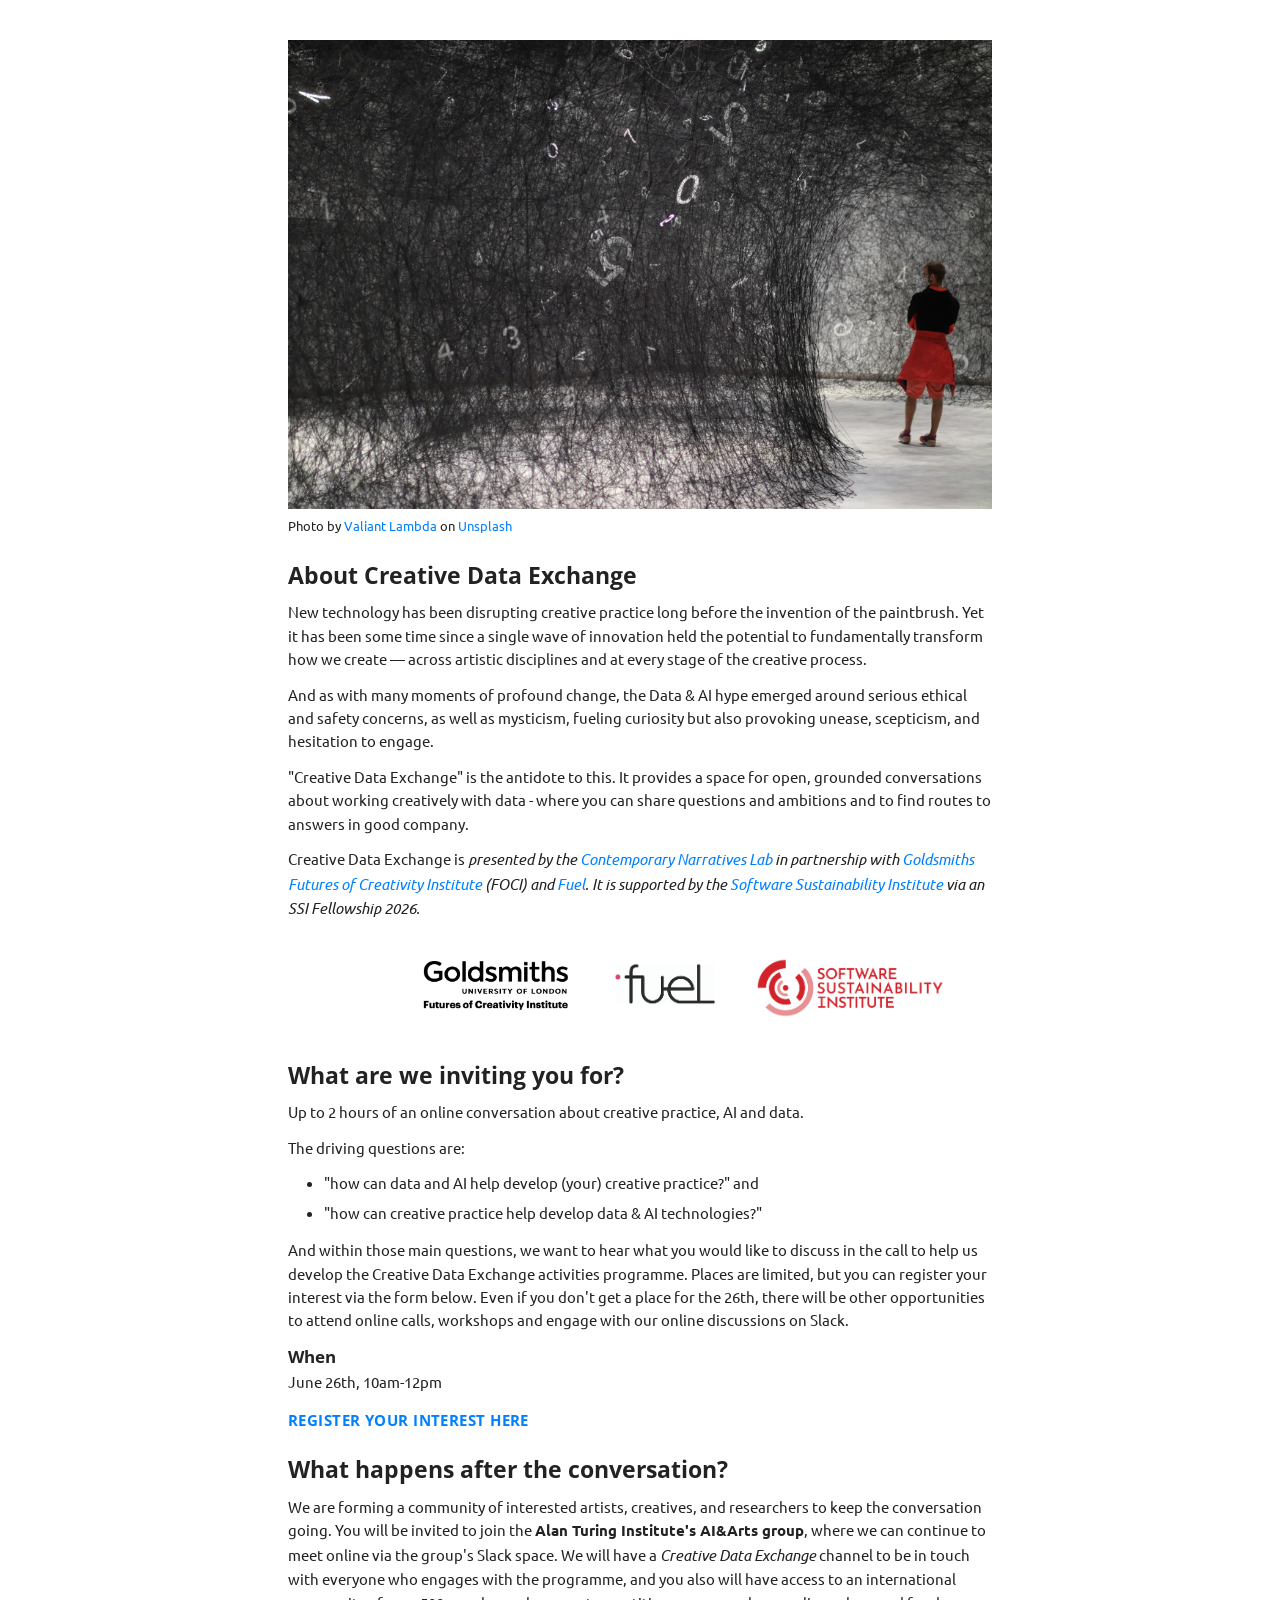
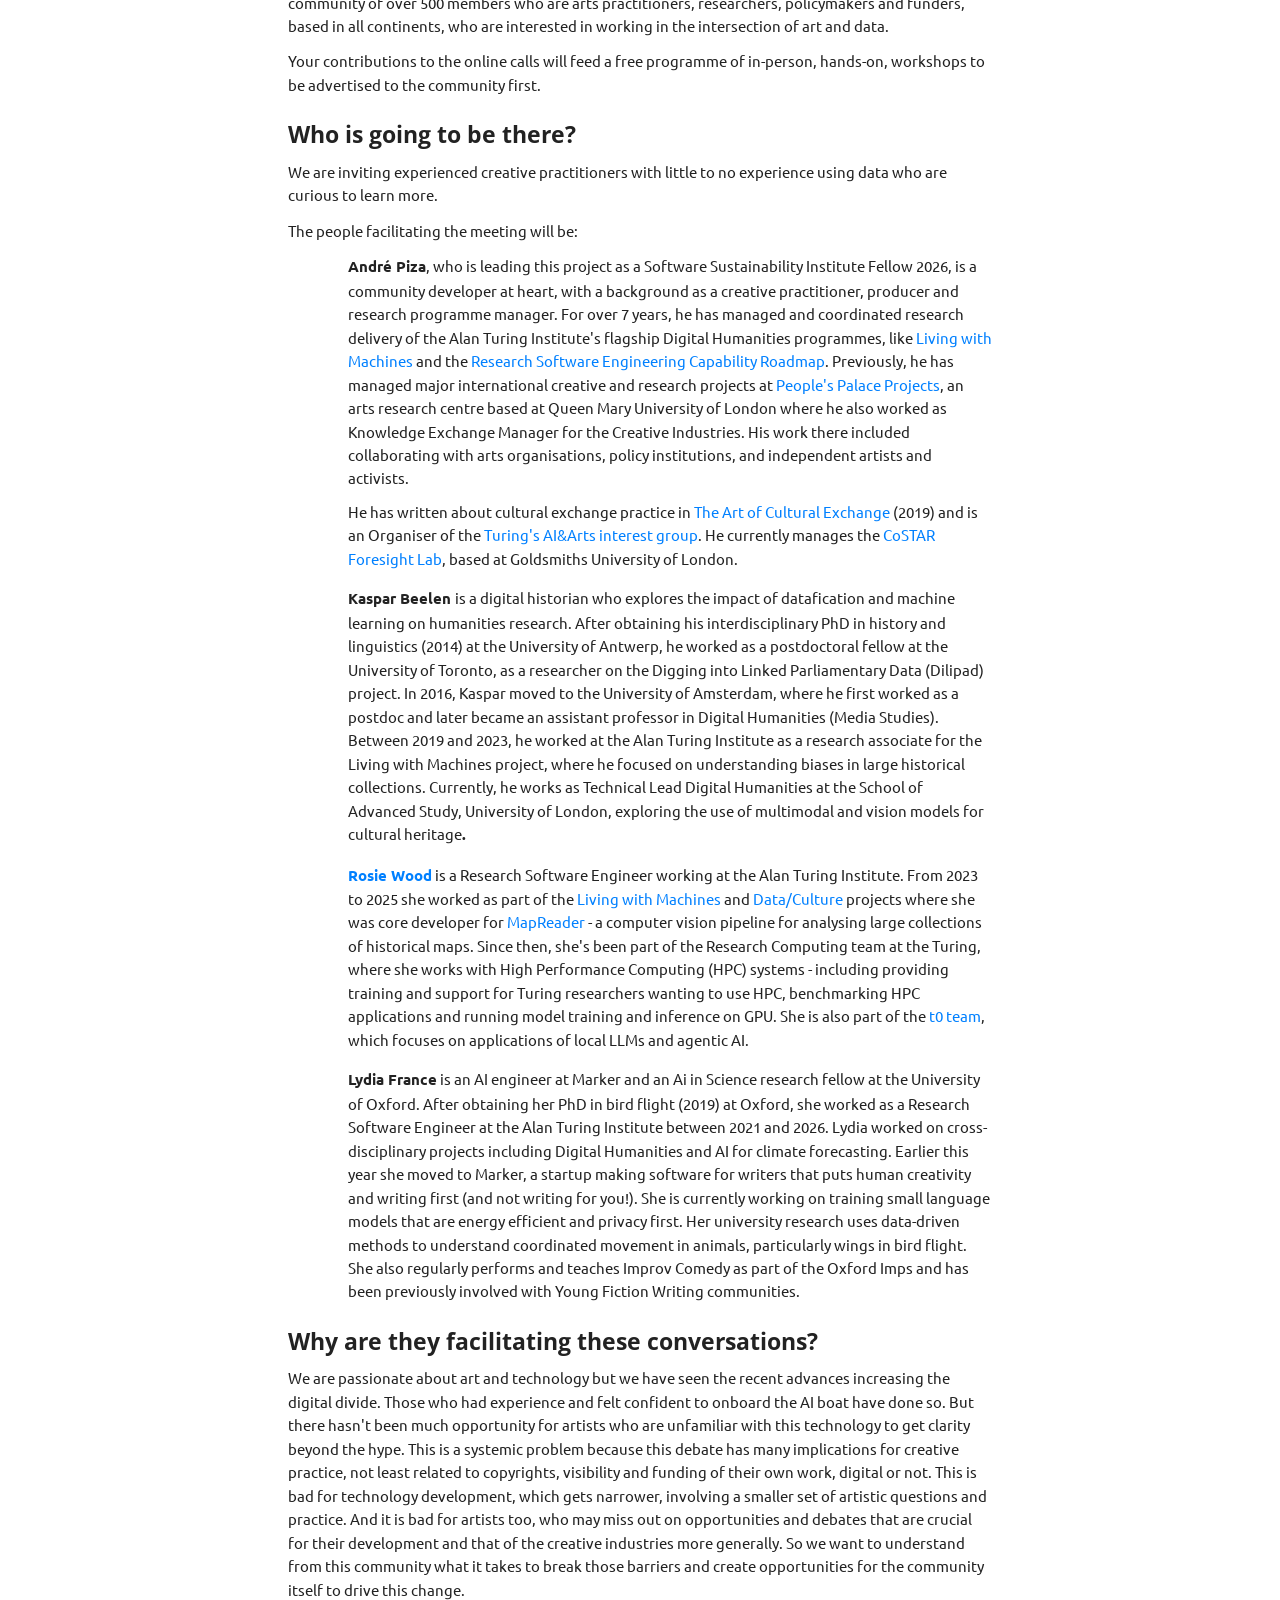
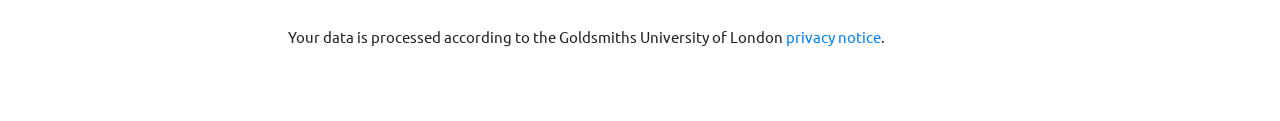
==== index.html @ a8ba079a "Add links for partner organisations logos" ====
<!DOCTYPE html>
<html lang="en">
<head>
  <meta charset="UTF-8">
  <meta name="viewport" content="width=device-width, initial-scale=1.0">
  <title>Creative Data Exchange</title>
<link rel="stylesheet" href="styles
  <link rel="preconnect" href="https://fonts.googleapis.com">
  <link rel="preconnect" href="https://fonts.gstatic.com" crossorigin>
  <link href="https://fonts.googleapis.com/css2?family=Ubuntu:ital,wght@0,300;0,400;0,500;0,700;1,300;1,400;1,500;1,700&family=Open+Sans:ital,wght@0,300;0,400;0,600;0,700;1,300;1,400;1,600;1,700&family=Economica:ital,wght@0,400;0,700;1,400;1,700&display=swap" rel="stylesheet">
  <style>
    *, *::before, *::after {
      box-sizing: border-box;
      margin: 0;
      padding: 0;
    }

    body {
      font-family: 'Open Sans', sans-serif;
      font-size: 11pt;
      color: #222222;
      background: #ffffff;
      line-height: 1.5;
    }

    .page {
      max-width: 800px;
      margin: 0 auto;
      padding: 40px 48px 60px 48px;
      background: #ffffff;
    }

    /* Hero image */
    .hero-image-wrap {
      width: 100%;
      margin-bottom: 0;
      line-height: 0;
    }

    .hero-image-wrap img {
      width: 100%;
      height: auto;
      display: block;
    }

    /* Photo credit line */
    .photo-credit {
      font-family: 'Ubuntu', sans-serif;
      font-size: 10pt;
      color: #222222;
      margin-top: 6px;
      margin-bottom: 18px;
      line-height: 1.6;
    }

    .photo-credit a {
      color: #0080ff;
      text-decoration: none;
    }

    .photo-credit a:hover {
      text-decoration: underline;
    }

    /* Section headings */
    h2.section-heading {
      font-family: 'Open Sans', sans-serif;
      font-size: 17pt;
      font-weight: 700;
      color: #222222;
      margin-top: 24px;
      margin-bottom: 10px;
      line-height: 1.3;
    }

    /* Body paragraphs */
    p {
      font-family: 'Ubuntu', sans-serif;
      font-size: 11pt;
      color: #222222;
      line-height: 1.6;
      margin-bottom: 12px;
    }

    /* Links */
    a {
      color: #0080ff;
      text-decoration: none;
    }

    a:hover {
      text-decoration: underline;
    }

    /* Italic text */
    em {
      font-style: italic;
    }

    /* Bold text */
    strong {
      font-weight: 700;
    }

    /* Bullet list */
    ul.doc-list {
      margin: 10px 0 14px 36px;
      padding: 0;
      list-style: disc;
    }

    ul.doc-list li {
      font-family: 'Ubuntu', sans-serif;
      font-size: 11pt;
      color: #222222;
      line-height: 1.6;
      margin-bottom: 6px;
    }

    /* Register button / link */
    .register-link {
      display: block;
      text-align: left;
      margin: 16px 0;
    }

    .register-link a {
      font-family: 'Open Sans', sans-serif;
      font-size: 11pt;
      font-weight: 700;
      color: #0080ff;
      text-decoration: none;
      text-transform: uppercase;
      letter-spacing: 0.03em;
    }

    .register-link a:hover {
      text-decoration: underline;
    }

    /* Bold inline name headings for bios */
    .bio-name {
      font-weight: 700;
    }

    /* Indented bio sections */
    .bio-block {
      margin-left: 60px;
      margin-bottom: 16px;
    }

    .bio-block p {
      margin-bottom: 10px;
    }

    /* Privacy notice footer */
    .privacy-note {
      margin-top: 24px;
    }

    @media (max-width: 600px) {
      .page {
        padding: 20px 18px 40px 18px;
      }
      .bio-block {
        margin-left: 20px;
      }
    }

    .logo-row {
  display: flex;
  justify-content: center;
  align-items: center;
  gap: 40px;
  margin: 30px 0;
  flex-wrap: wrap;
}

.logo-row img {
  height: 60px;
  max-height: 70px;
  width: auto;
}
    
  </style>
</head>
<body>
  <div class="page">

    <!-- Hero image -->
    <div class="hero-image-wrap">
      <img src="[data-uri]" alt="Woman in red skirt in abstract art installation">
    </div>

    <!-- Photo credit -->
    <p class="photo-credit">
      Photo by <a href="https://unsplash.com/@valiant_lambda?utm_source=unsplash&utm_medium=referral&utm_content=creditCopyText"> </a><a href="https://unsplash.com/@valiant_lambda?utm_source=unsplash&utm_medium=referral&utm_content=creditCopyText">Valiant Lambda</a> on <a href="https://unsplash.com/photos/woman-in-red-skirt-in-abstract-art-installation-foVv_PyD-ZY?utm_source=unsplash&utm_medium=referral&utm_content=creditCopyText"> </a><a href="https://unsplash.com/photos/woman-in-red-skirt-in-abstract-art-installation-foVv_PyD-ZY?utm_source=unsplash&utm_medium=referral&utm_content=creditCopyText">Unsplash</a>
    </p>

    <!-- About section -->
    <h2 class="section-heading">About Creative Data Exchange </h2>

    <p>New technology has been disrupting creative practice long before the invention of the paintbrush. Yet it has been some time since a single wave of innovation held the potential to fundamentally transform how we create — across artistic disciplines and at every stage of the creative process.</p>

    <p>And as with many moments of profound change, the Data &amp; AI hype emerged around serious ethical and safety concerns, as well as mysticism, fueling curiosity but also provoking unease, scepticism, and hesitation to engage.  </p>

    <p>"Creative Data Exchange" is the antidote to this. It provides a space for open, grounded conversations about working creatively with data - where you can share questions and ambitions and to find routes to answers in good company.</p>

    <p>Creative Data Exchange  is <em>presented by the </em><em><a href="http://www.contemporarynarratives.org">Contemporary Narratives Lab</a></em><em> in partnership with </em><em><a href="https://www.gold.ac.uk/news/2026/foci/">Goldsmiths Futures of Creativity Institute</a></em><em> (FOCI) and </em><em><a href="https://fueltheatre.com/">Fuel</a></em><em>. It is supported by the </em><em><a href="https://www.software.ac.uk/">Software Sustainability Institute</a></em><em> via an SSI Fellowship 2026.</em></p>

<div class="logo-row">
  <a
  <img src="assets/CNL_Illustration_Logo2.png" alt="CNL" style="height: 80px;">
    <a href="https://contemporarynarratives.org/">
    </a>
    
    <a 
      href="https://www.gold.ac.uk/foci/">
  <img src="assets/FOCI TEXT LOGO (1).png" alt="FOCI logo" style="height: 55px;">
    </a>

     <a href="https://fueltheatre.com/">
  <img src="assets/Fuel logo.png" alt="Fuel logo" style="height: 70px;">
     </a>

     <a href="https://www.software.ac.uk/">
  <img src="assets/SSI_PRIMARY-LOGO-RED.png" alt="SSI logo">
     </a>
</div>
    
    <!-- What are we inviting you for -->
    <h2 class="section-heading">What are we inviting you for?</h2>

    <p>Up to 2 hours of an online conversation about creative practice, AI and data. </p>

    <p>The driving questions are:</p>

    <ul class="doc-list">
      <li> "how can data and AI help develop (your) creative practice?" and </li>
      <li>"how can creative practice help develop data &amp; AI technologies?"</li>
    </ul>

    <p>And within those main questions, we want to hear what you would like to discuss in the call to help us develop the Creative Data Exchange activities programme. Places are limited, but you can register your interest via the form below. Even if you don't get a place for the 26th, there will be other opportunities to attend online calls, workshops and engage with our online discussions on Slack.  </p>
    
    <h3 class=""section-heading">When</h3>
    
    <p>June 26th, 10am-12pm</p>
    
    <div class="register-link">
      <a href="https://forms.office.com/e/bHwYFcivr6">REGISTER YOUR INTEREST HERE</a>
    </div>

    <!-- What happens after -->
    <h2 class="section-heading">What happens after the conversation?</h2>

    <p>We are forming a community of interested artists, creatives, and researchers to keep the conversation going. You will be invited to join the <strong>Alan Turing Institute's AI</strong><strong>&amp;</strong><strong>Arts group</strong>, where we can continue to meet online via the group's Slack space. We will have a <em>Creative Data Exchange</em> channel to be in touch with everyone who engages with the programme, and you also will have access to an international community of over 500 members who are arts practitioners, researchers, policymakers and funders, based in all continents, who are interested in working in the intersection of art and data.</p>

    <p>Your contributions to the online calls will feed a free programme of in-person, hands-on, workshops to be advertised to the community first.</p>

    <!-- Who is going to be there -->
    <h2 class="section-heading">Who is going to be there?</h2>

    <p>We are inviting experienced creative practitioners with little to no experience using data who are curious to learn more. </p>

    <p>The people facilitating the meeting will be:</p>

    <!-- André Piza bio -->
    <div class="bio-block">
      <p><strong>André Piza</strong>, who is leading this project as a Software Sustainability Institute Fellow 2026, is a community developer at heart, with a background as a creative practitioner, producer and research programme manager. For over 7 years, he has managed and coordinated research delivery of the Alan Turing Institute's flagship Digital Humanities programmes, like <a href="https://livingwithmachines.ac.uk/">Living with Machines</a> and the <a href="https://zenodo.org/records/15083396"> Research Software Engineering Capability Roadmap</a>. Previously, he has managed major international creative and research projects at <a href="http://www.peoplespalaceprojects.org.uk/en/">People's Palace Projects</a>, an arts research centre based at Queen Mary University of London where he also worked as Knowledge Exchange Manager for the Creative Industries. His work there included collaborating with arts organisations, policy institutions, and independent artists and activists.</p>

      <p>He has written about cultural exchange practice in <a href="https://vernonpress.com/book/493">The Art of Cultural Exchange</a> (2019) and is an Organiser of the <a href="https://www.turing.ac.uk/research/interest-groups/ai-arts">Turing's AI&amp;Arts interest group</a>. He currently manages the <a href="https://www.costarnetwork.co.uk/labs/foresightlab">CoSTAR Foresight Lab</a>, based at Goldsmiths University of London.</p>
    </div>

    <!-- Kaspar Beelen bio -->
    <div class="bio-block">
      <p><strong>Kaspar Beelen </strong>is a digital historian who explores the impact of datafication and machine learning on humanities research. After obtaining his interdisciplinary PhD in history and linguistics (2014) at the University of Antwerp, he worked as a postdoctoral fellow at the University of Toronto, as a researcher on the Digging into Linked Parliamentary Data (Dilipad) project. In 2016, Kaspar moved to the University of Amsterdam, where he first worked as a postdoc and later became an assistant professor in Digital Humanities (Media Studies). Between 2019 and 2023, he worked at the Alan Turing Institute as a research associate for the Living with Machines project, where he focused on understanding biases in large historical collections. Currently, he works as Technical Lead Digital Humanities at the School of Advanced Study, University of London, exploring the use of multimodal and vision models for cultural heritage<strong>.</strong></p>
    </div>

    <!-- Rosie Wood bio -->
    <div class="bio-block">
      <p><a href="http://rosiewood.uk/"><strong>Rosie Wood</strong></a> is a Research Software Engineer working at the Alan Turing Institute. From 2023 to 2025 she worked as part of the <a href="https://livingwithmachines.ac.uk/">Living with Machines</a> and <a href="https://www.turing.ac.uk/research/research-projects/dataculture-building-sustainable-communities-around-arts-and-humanities">Data/Culture</a> projects where she was core developer for <a href="https://github.com/maps-as-data/MapReader">MapReader</a> - a computer vision pipeline for analysing large collections of historical maps. Since then, she's been part of the Research Computing team at the Turing, where she works with High Performance Computing (HPC) systems - including providing training and support for Turing researchers wanting to use HPC, benchmarking HPC applications and running model training and inference on GPU. She is also part of the <a href="https://www.turing.ac.uk/research/research-projects/project-t0">t0 team</a>, which focuses on applications of local LLMs and agentic AI.</p>
    </div>

    <!-- Lydia France bio -->
    <div class="bio-block">
      <p><strong>Lydia France</strong> is an AI engineer at Marker and an Ai in Science research fellow at the University of Oxford. After obtaining her PhD in bird flight (2019) at Oxford, she worked as a Research Software Engineer at the Alan Turing Institute between 2021 and 2026. Lydia worked on cross-disciplinary projects including Digital Humanities and AI for climate forecasting. Earlier this year she moved to Marker, a startup making software for writers that puts human creativity and writing first (and not writing for you!). She is currently working on training small language models that are energy efficient and privacy first. Her university research uses data-driven methods to understand coordinated movement in animals, particularly wings in bird flight. She also regularly performs and teaches Improv Comedy as part of the Oxford Imps and has been previously involved with Young Fiction Writing communities. </p>
    </div>

    <!-- Why are they facilitating -->
    <h2 class="section-heading">Why are they facilitating these conversations?</h2>

    <p>We are passionate about art and technology but we have seen the recent advances increasing the digital divide. Those who had experience and felt confident to onboard the AI boat have done so. But there hasn't been much opportunity for artists who are unfamiliar with this technology to get clarity beyond the hype. This is a systemic problem because this debate has many implications for creative practice, not least related to copyrights, visibility and funding of their own work, digital or not. This is bad for technology development, which gets narrower, involving a smaller set of artistic questions and practice. And it is bad for artists too, who may miss out on opportunities and debates that are crucial for their development and that of the creative industries more generally. So we want to understand from this community what it takes to break those barriers and create opportunities for the community itself to drive this change.</p>

    <p class="privacy-note">Your data is processed according to the Goldsmiths University of London <a href="https://www.gold.ac.uk/data-protection/privacy-notices/">privacy notice</a>.</p>

  </div>
</body>
</html>
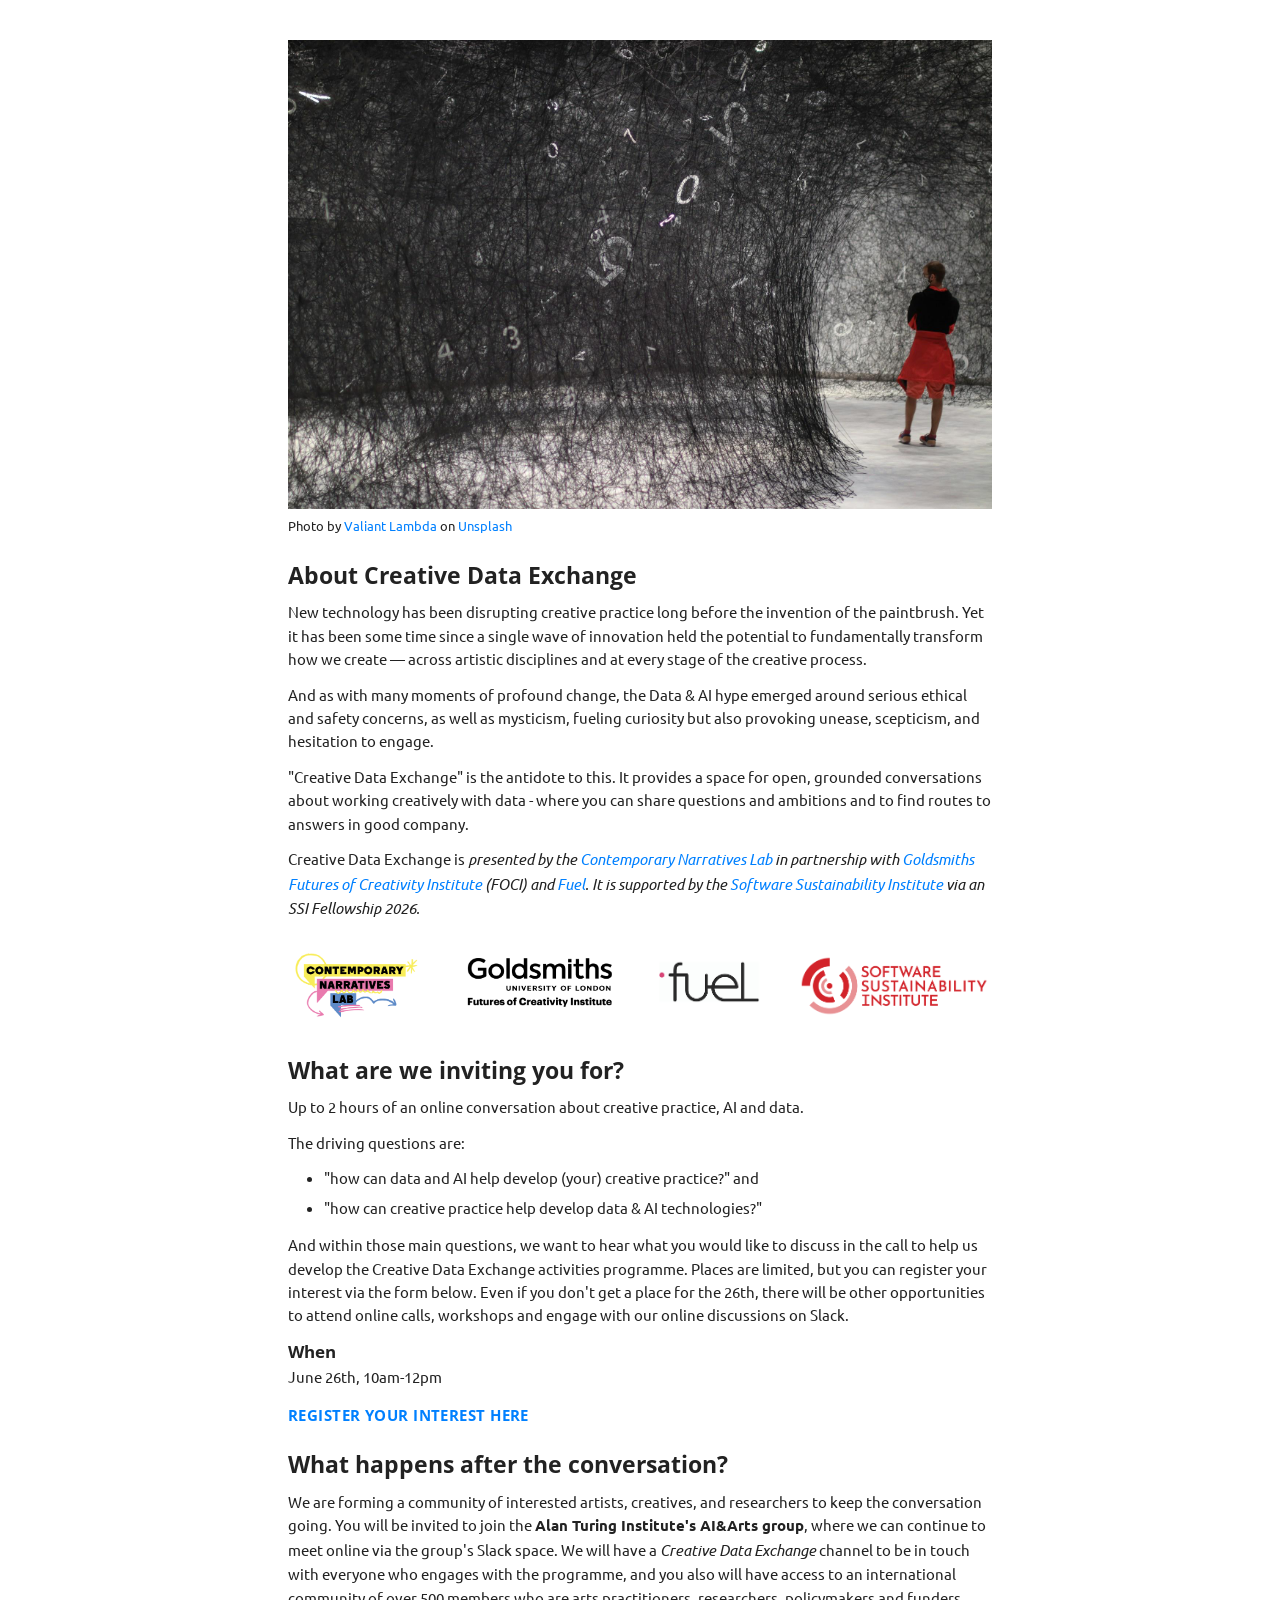
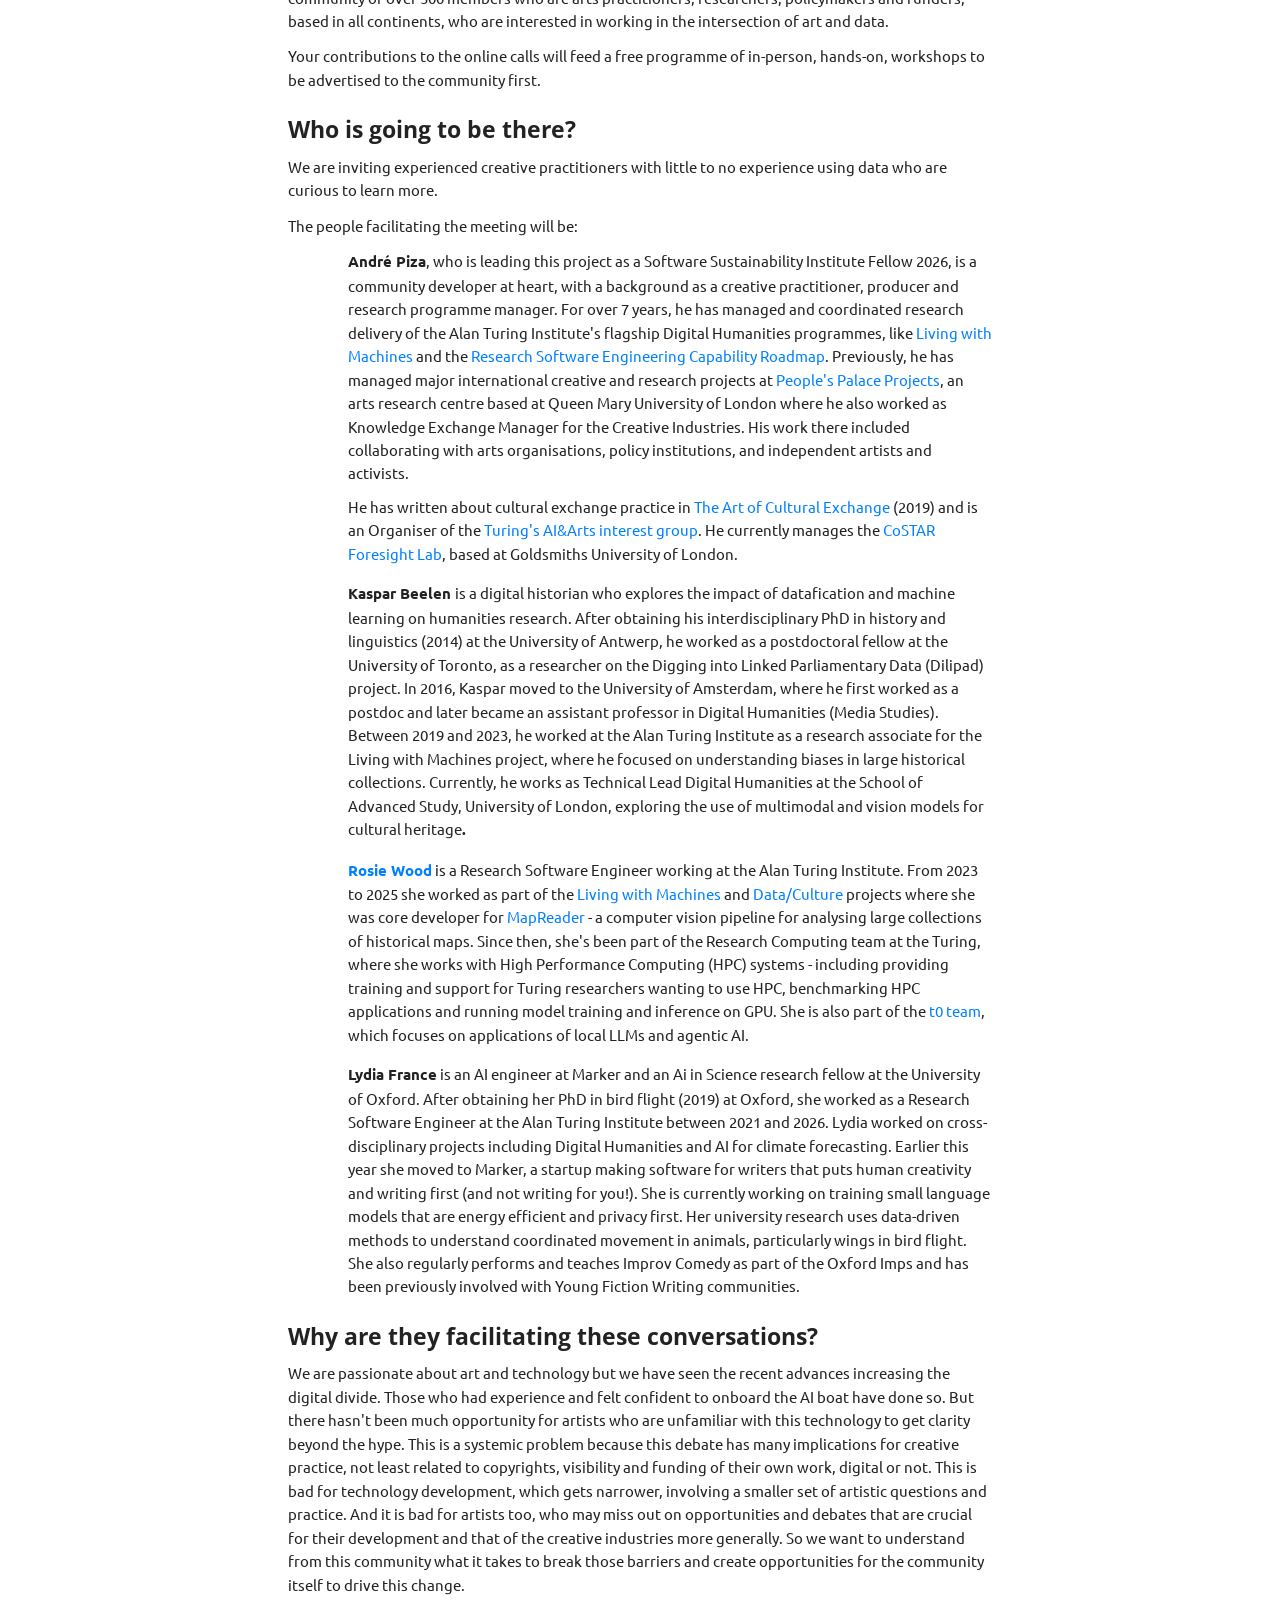
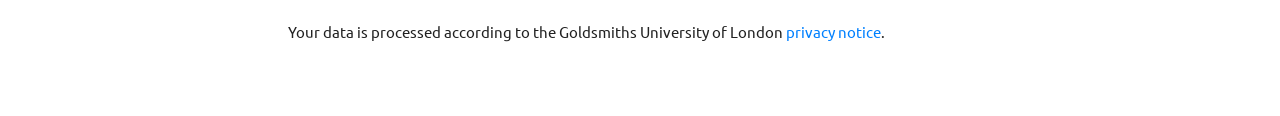
==== commit 4dc14545: "Refactor logo anchor tag structure in index.html" ====
--- a/index.html
+++ b/index.html
@@ -210,8 +210,9 @@
 
 <div class="logo-row">
   <a
-  <img src="assets/CNL_Illustration_Logo2.png" alt="CNL" style="height: 80px;">
-    <a href="https://contemporarynarratives.org/">
+    <a 
+      href="https://contemporarynarratives.org/">
+    <img src="assets/CNL_Illustration_Logo2.png" alt="CNL" style="height: 80px;">
     </a>
     
     <a 
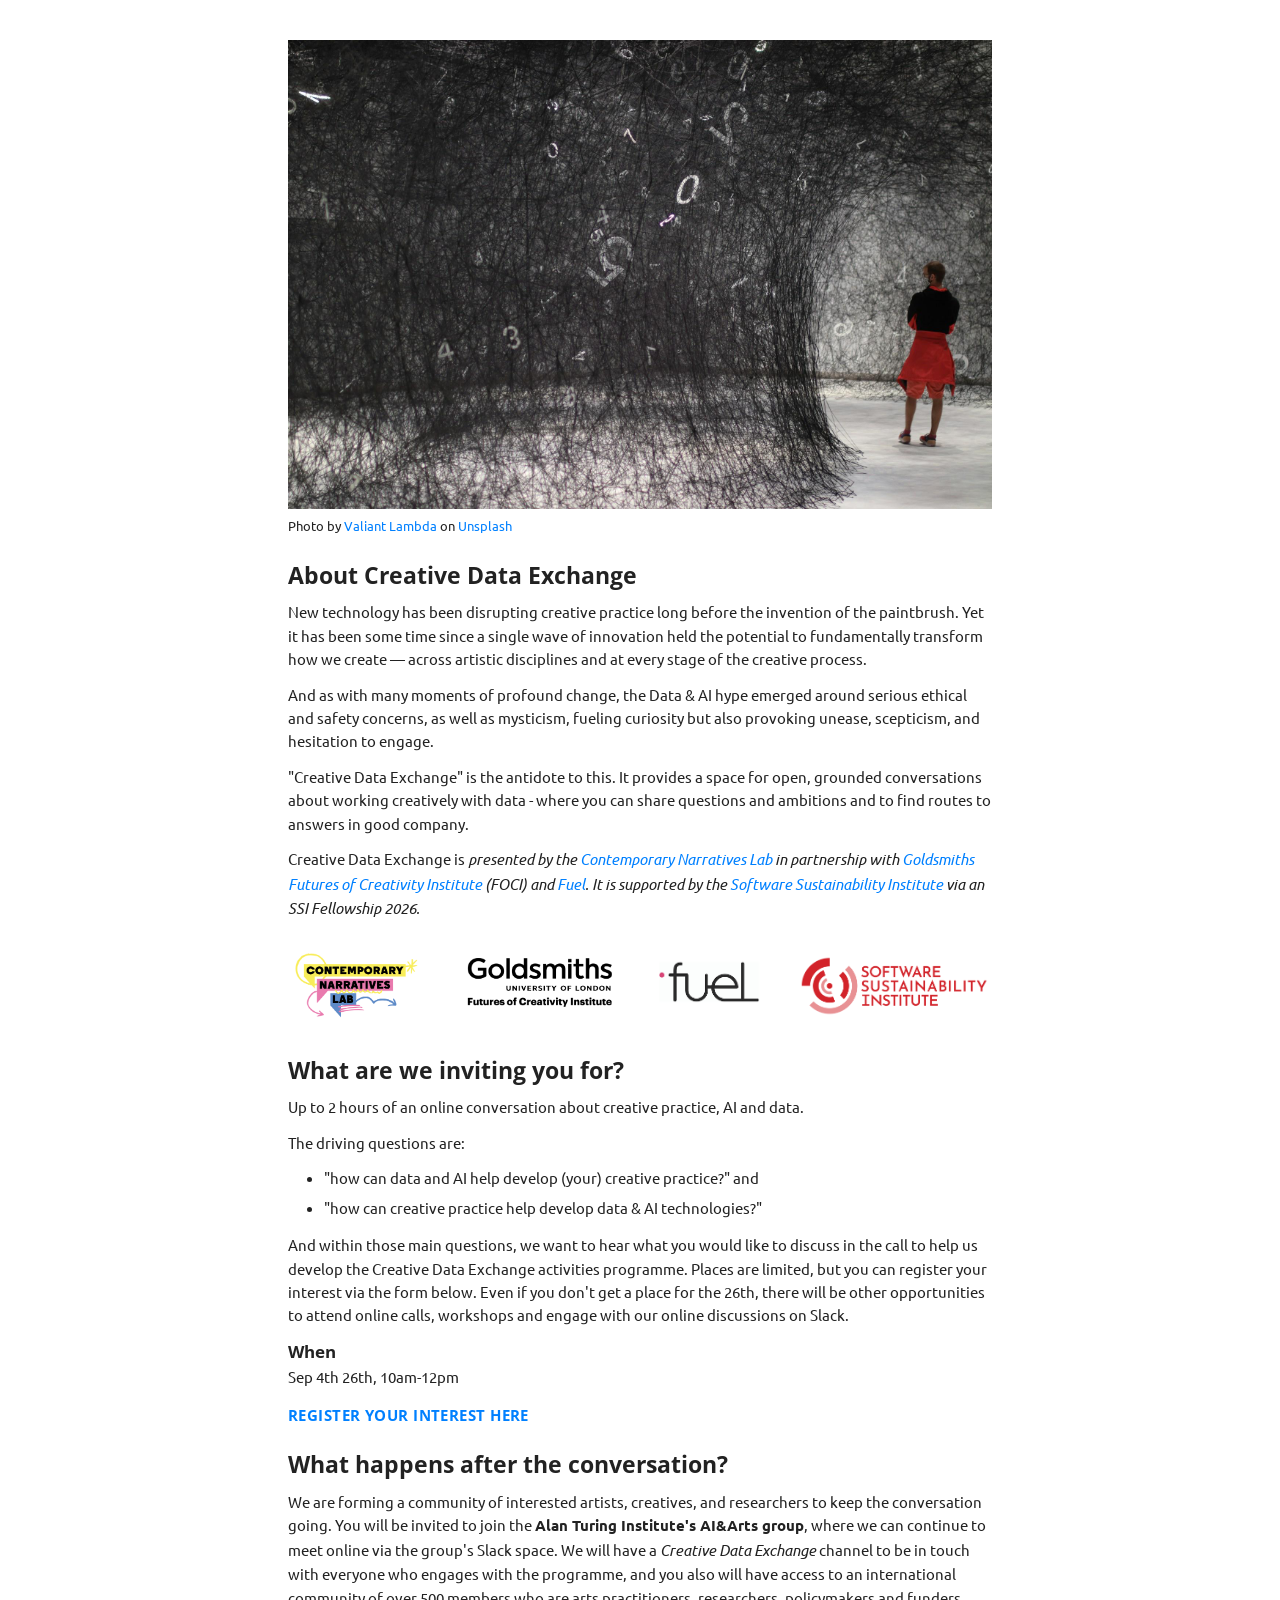
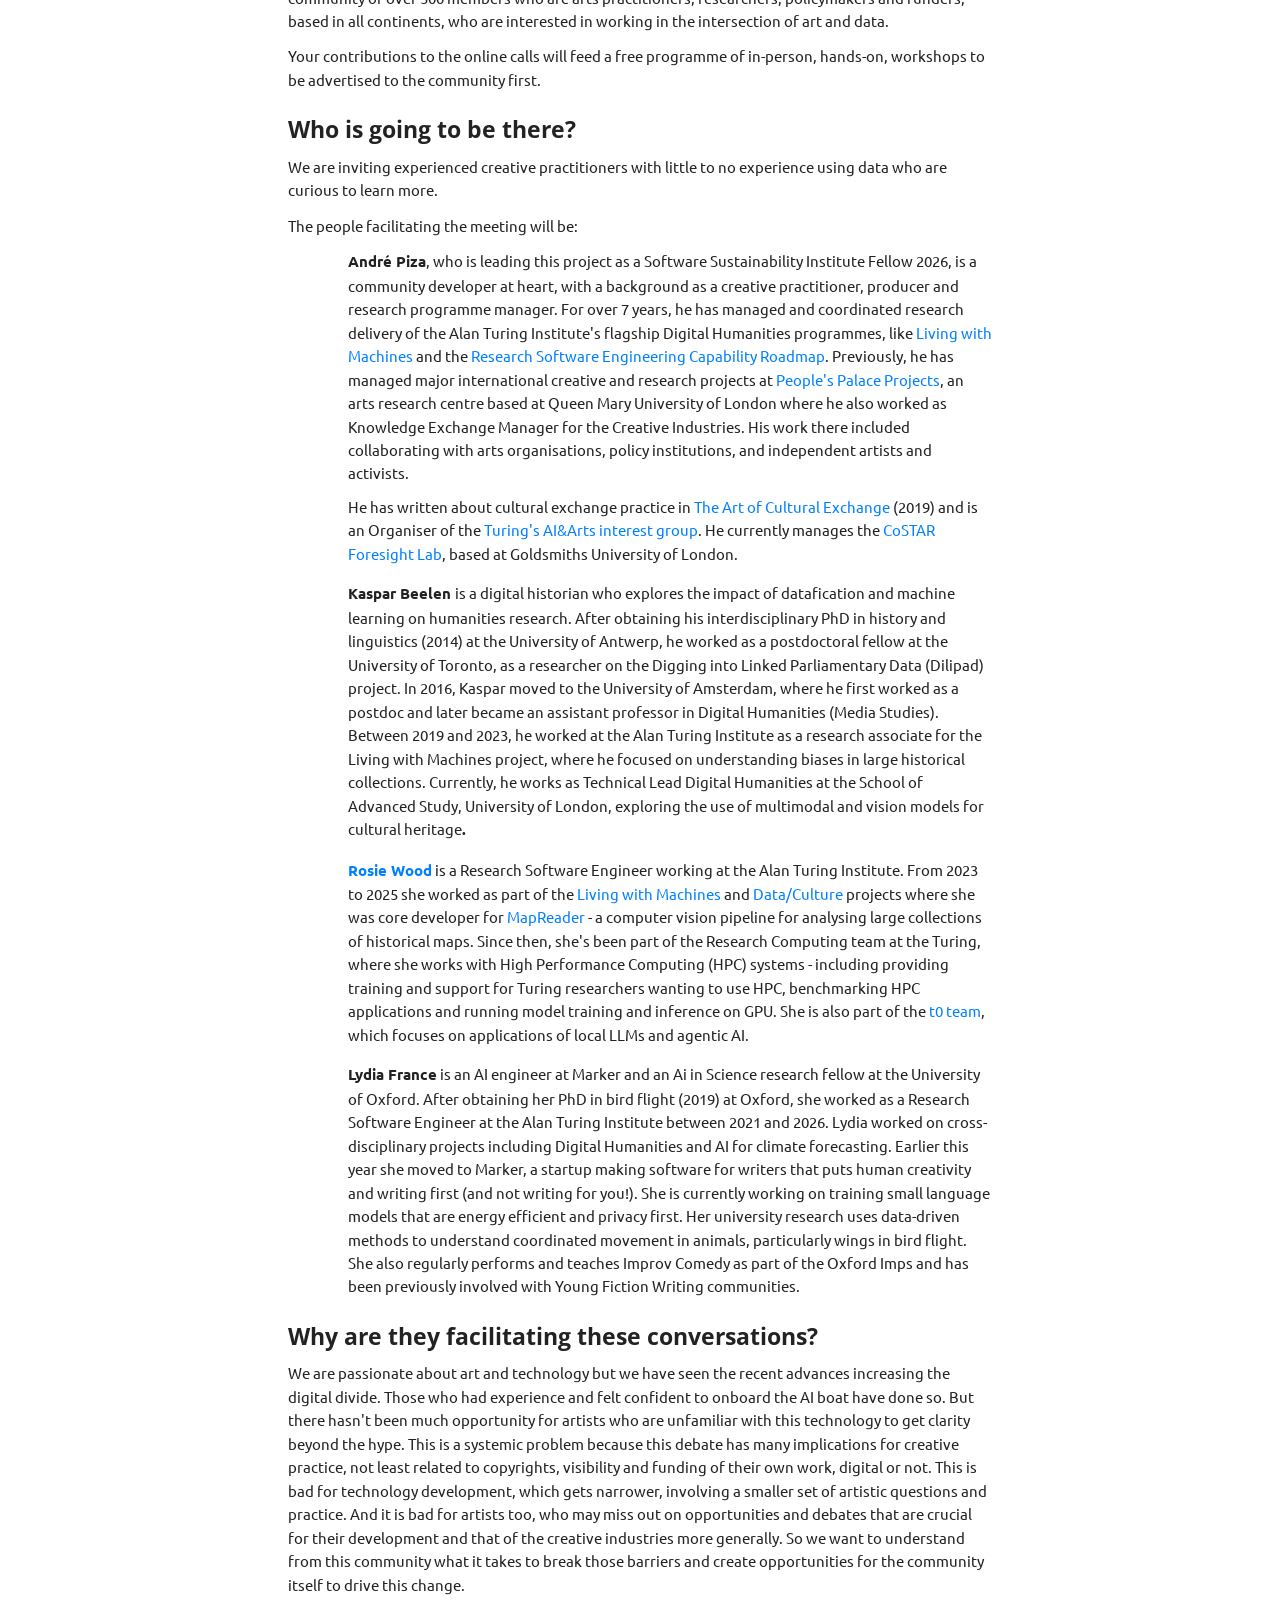
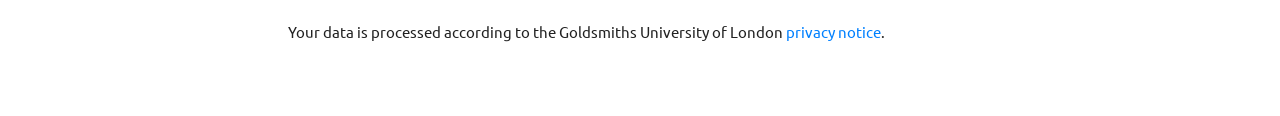
==== commit 1ede6ae0: "Date update" ====
--- a/index.html
+++ b/index.html
@@ -211,20 +211,24 @@
 <div class="logo-row">
   <a
     <a 
-      href="https://contemporarynarratives.org/">
+      href="https://contemporarynarratives.org/"
+        target="_blank">
     <img src="assets/CNL_Illustration_Logo2.png" alt="CNL" style="height: 80px;">
     </a>
     
     <a 
-      href="https://www.gold.ac.uk/foci/">
+      href="https://www.gold.ac.uk/news/2026/foci-launch-event/"
+        target="_blank">
   <img src="assets/FOCI TEXT LOGO (1).png" alt="FOCI logo" style="height: 55px;">
     </a>
 
-     <a href="https://fueltheatre.com/">
+     <a href="https://fueltheatre.com/"
+       target="_blank">
   <img src="assets/Fuel logo.png" alt="Fuel logo" style="height: 70px;">
      </a>
 
-     <a href="https://www.software.ac.uk/">
+     <a href="https://www.software.ac.uk/"
+       target="_blank">
   <img src="assets/SSI_PRIMARY-LOGO-RED.png" alt="SSI logo">
      </a>
 </div>
@@ -245,7 +249,7 @@
     
     <h3 class=""section-heading">When</h3>
     
-    <p>June 26th, 10am-12pm</p>
+    <p>Sep 4th 26th, 10am-12pm</p>
     
     <div class="register-link">
       <a href="https://forms.office.com/e/bHwYFcivr6">REGISTER YOUR INTEREST HERE</a>
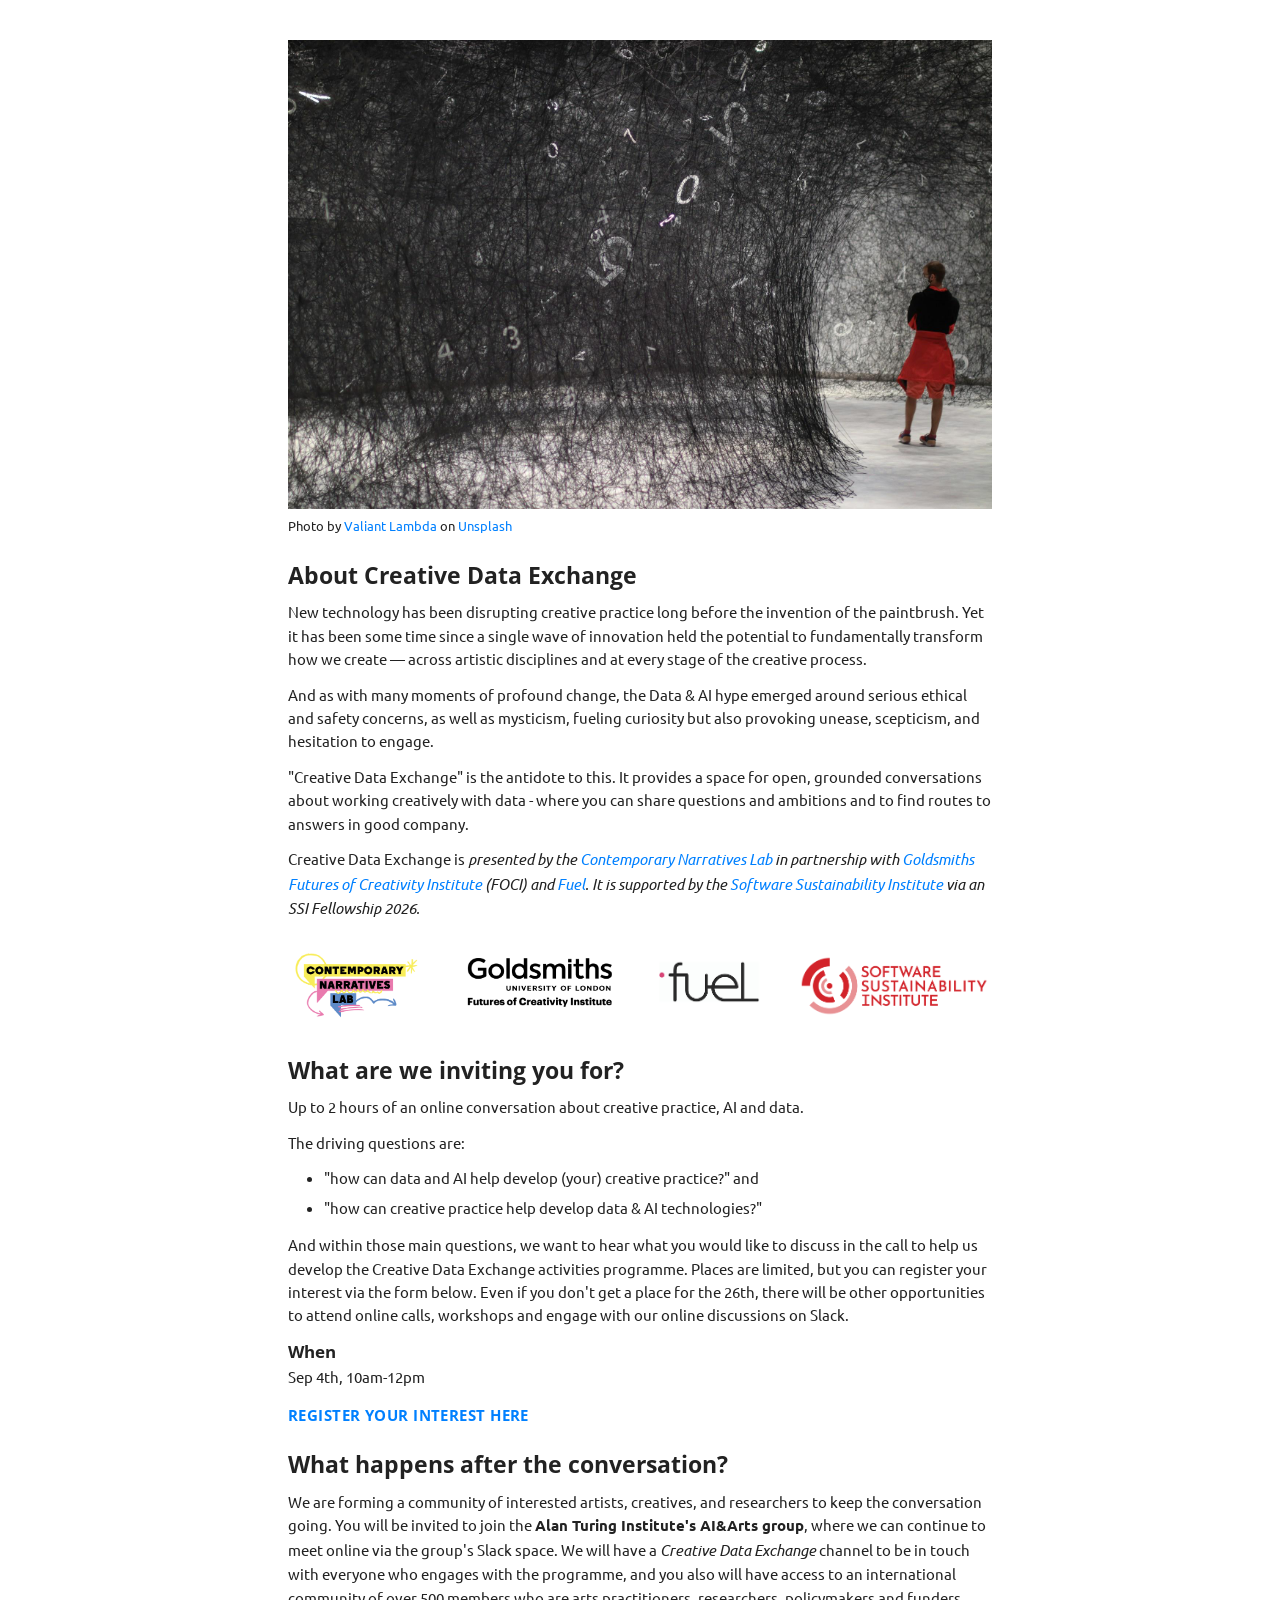
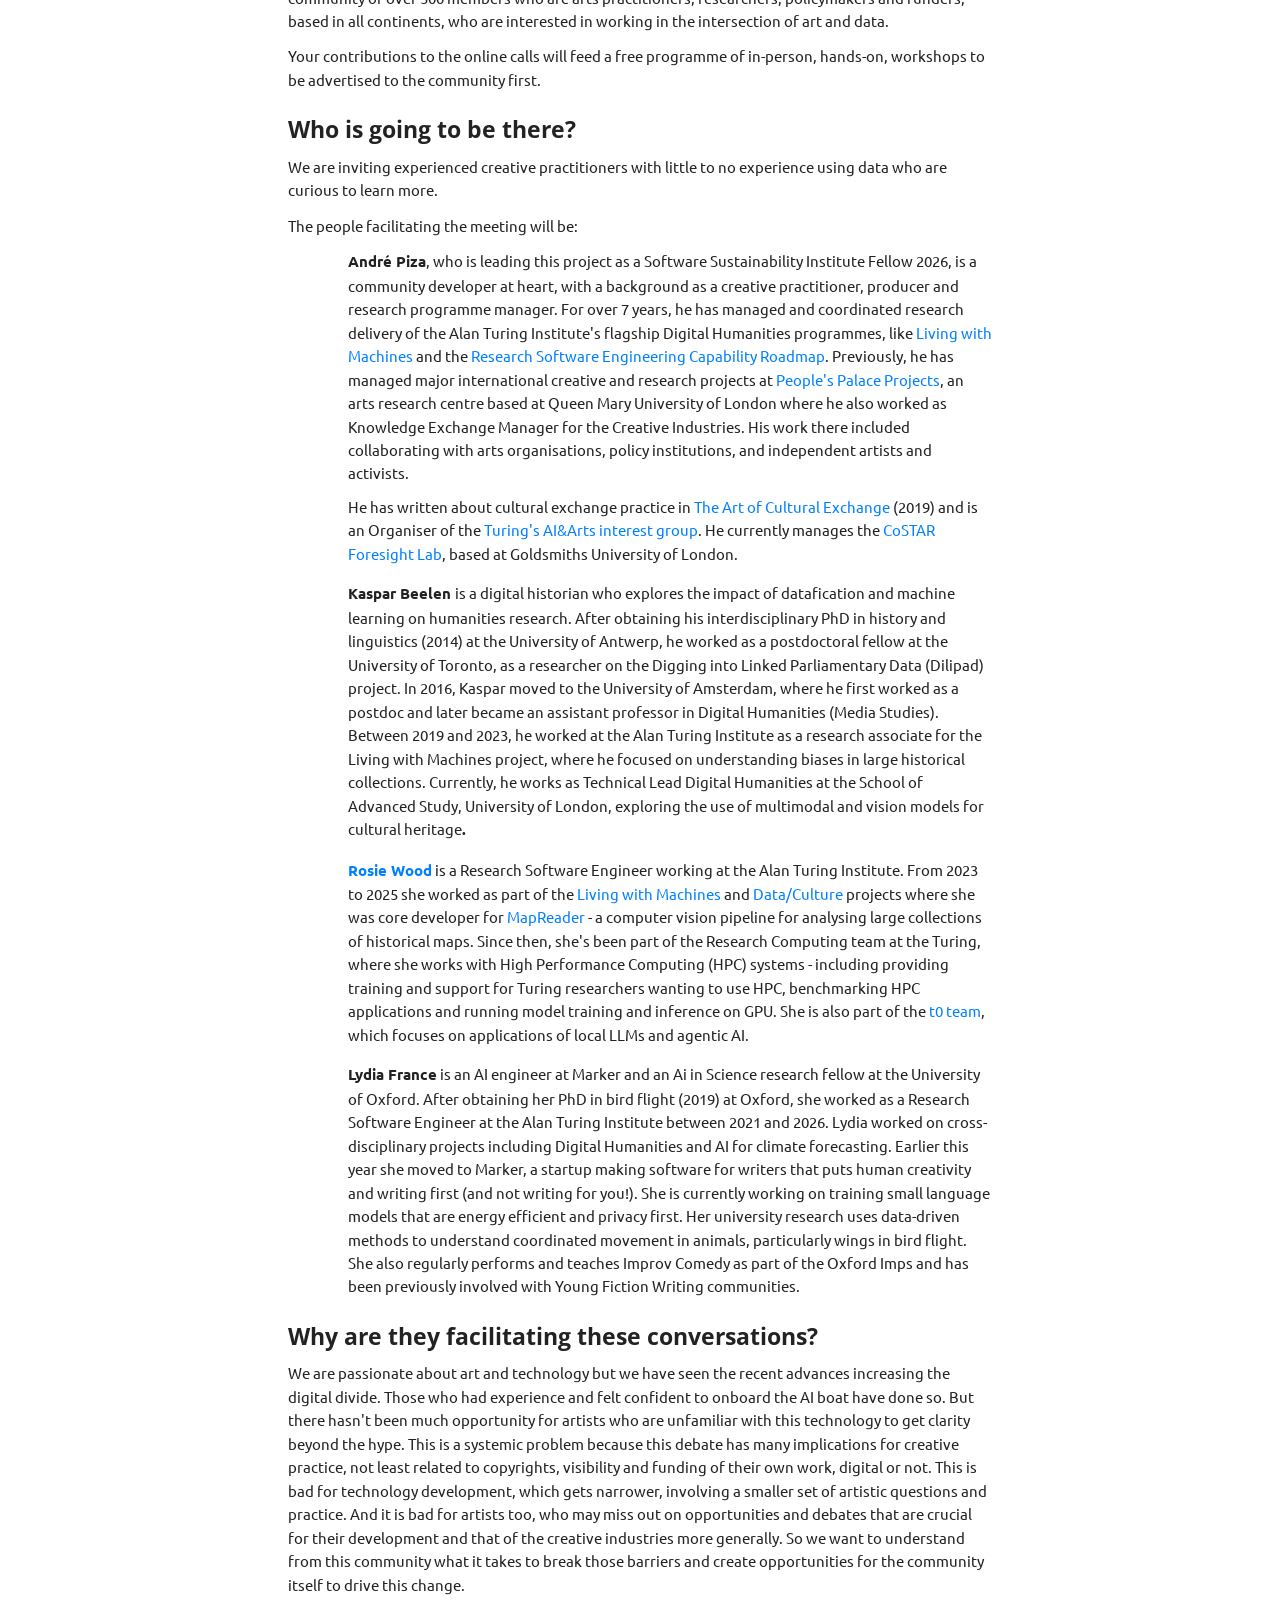
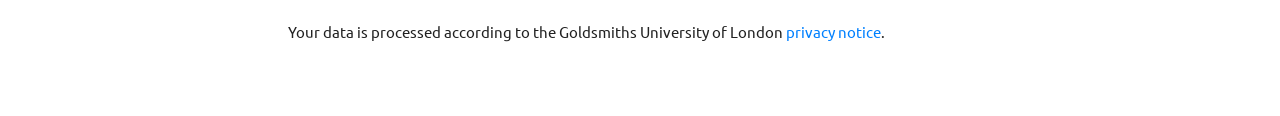
==== commit 5b11d0ce: "Fix date format in event details" ====
--- a/index.html
+++ b/index.html
@@ -249,7 +249,7 @@
     
     <h3 class=""section-heading">When</h3>
     
-    <p>Sep 4th 26th, 10am-12pm</p>
+    <p>Sep 4th, 10am-12pm</p>
     
     <div class="register-link">
       <a href="https://forms.office.com/e/bHwYFcivr6">REGISTER YOUR INTEREST HERE</a>
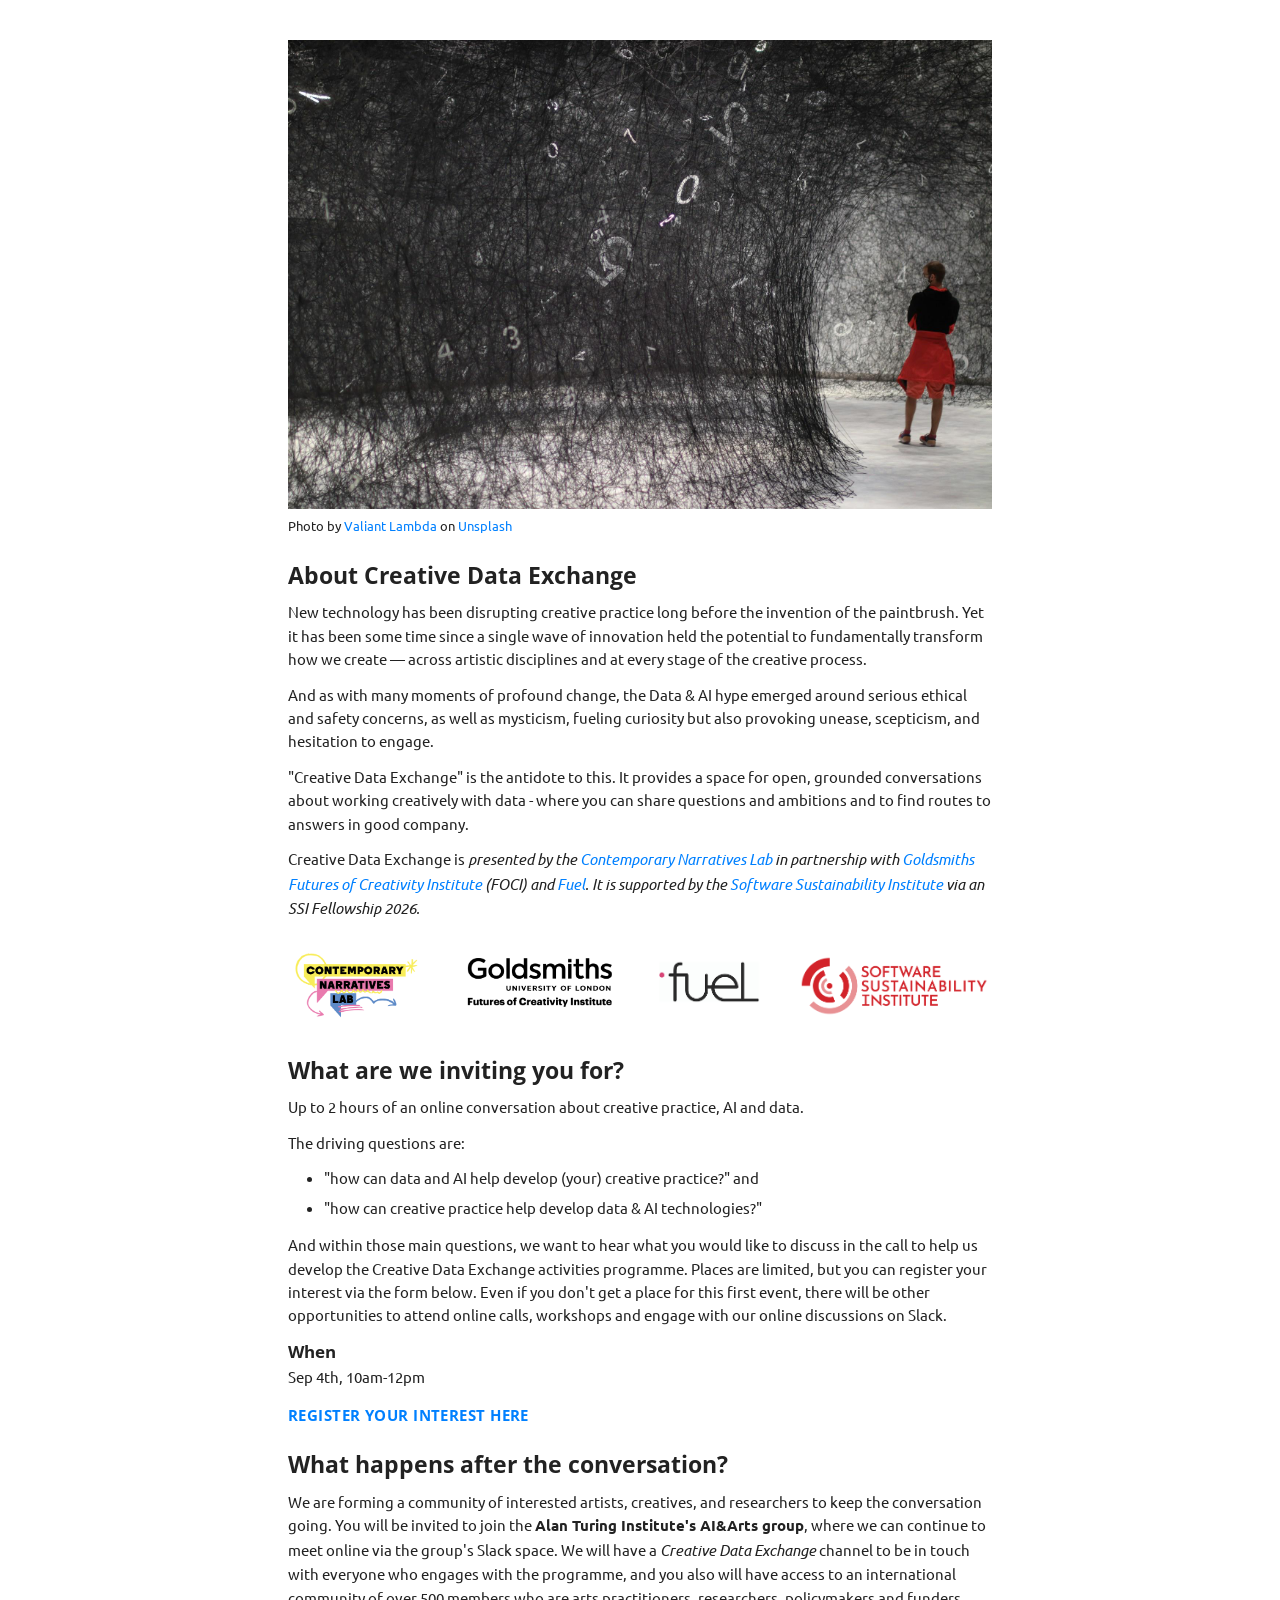
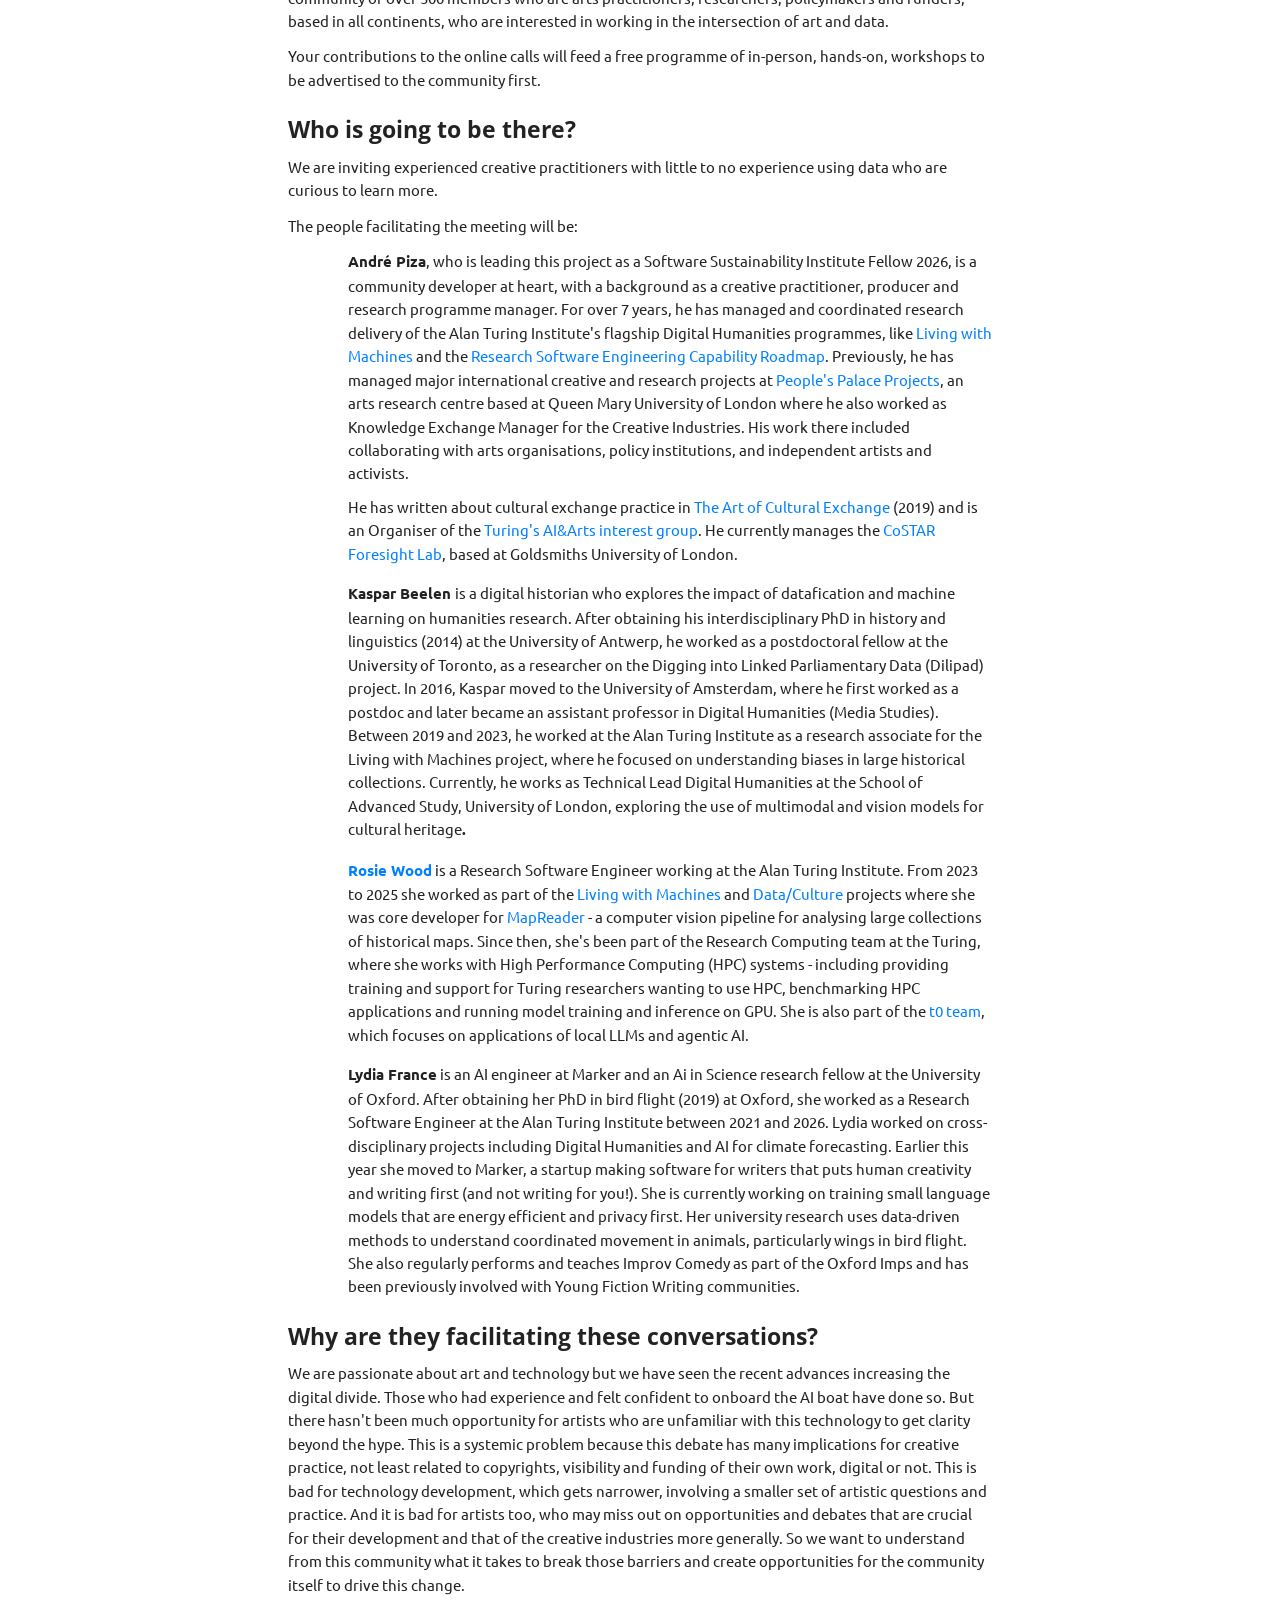
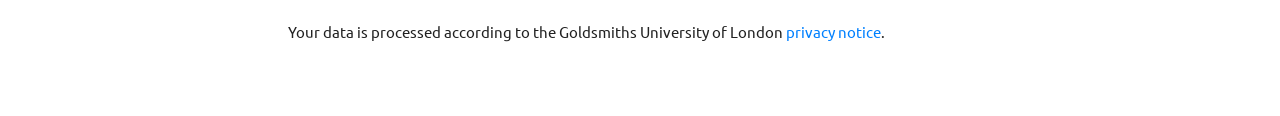
==== commit 7edc039f: "Revise event registration message in index.html Updated the text regarding event registration detail" ====
--- a/index.html
+++ b/index.html
@@ -245,7 +245,7 @@
       <li>"how can creative practice help develop data &amp; AI technologies?"</li>
     </ul>
 
-    <p>And within those main questions, we want to hear what you would like to discuss in the call to help us develop the Creative Data Exchange activities programme. Places are limited, but you can register your interest via the form below. Even if you don't get a place for the 26th, there will be other opportunities to attend online calls, workshops and engage with our online discussions on Slack.  </p>
+    <p>And within those main questions, we want to hear what you would like to discuss in the call to help us develop the Creative Data Exchange activities programme. Places are limited, but you can register your interest via the form below. Even if you don't get a place for this first event, there will be other opportunities to attend online calls, workshops and engage with our online discussions on Slack.  </p>
     
     <h3 class=""section-heading">When</h3>
     
